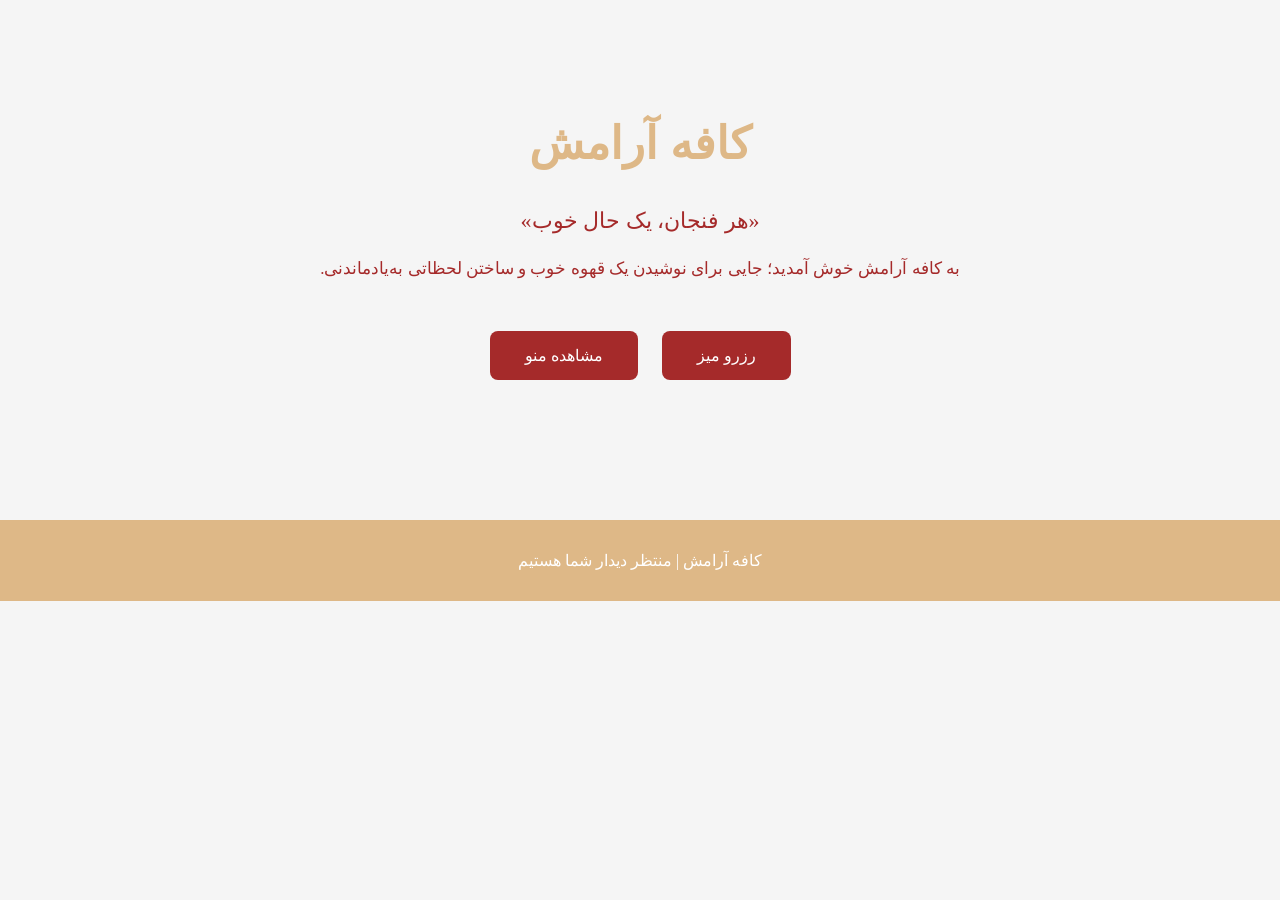
==== index.html @ 10f66b6d "Initial project" ====
<!DOCTYPE html>
<html lang="fa">
<head>

    <meta charset="UTF-8">
    <meta name="viewport" content="width=device-width, initial-scale=1.0">

    <title>کافه آرامش</title>

    <style>

        body {
            font-family: Tahoma;
            direction: rtl;
            margin: 0;
            background-color:whitesmoke ;
            color: brown;
        }

        .welcome {
            text-align: center;
            padding: 80px 20px;
        }

        .welcome h1 {
            font-size: 45px;
            color: burlywood;
        }

        .welcome h2 {
            font-size: 22px;
            font-weight: normal;
        }

        .welcome p {
            font-size: 17px;
            line-height: 2;
        }

       

      
        .buttons {
            margin-top: 35px;
        }

        .buttons a {
            display: inline-block;
            background-color: brown;
            color: white;
            text-decoration: none;
            padding: 15px 35px;
            margin: 10px;
            border-radius: 8px;
            transition: 0.3s;
        }

        .buttons a:hover {
            background-color: burlywood;
        }

        footer {
            background-color: burlywood;
            color: white;
            text-align: center;
            padding: 15px;
            margin-top: 50px;
        }

        @media (max-width: 600px) {

            .welcome h1 {
                font-size: 32px;
            }

            .buttons a {
                display: block;
                width: 70%;
                margin: 15px auto;
            }

        }

    </style>

</head>

<body>


    <section class="welcome">

        <h1> کافه آرامش</h1>

        <h2>«هر فنجان، یک حال خوب»</h2>

        <p>
            به کافه آرامش خوش آمدید؛
            جایی برای نوشیدن یک قهوه خوب
            و ساختن لحظاتی به‌یادماندنی.
        </p>


        


        <nav class="buttons">

            <a href="reservation.html">
                 رزرو میز
            </a>

            <a href="menu.html">
                 مشاهده منو
            </a>

        </nav>

    </section>


    <footer>

        <p>
            کافه آرامش | منتظر دیدار شما هستیم 
        </p>

    </footer>


</body>
</html>
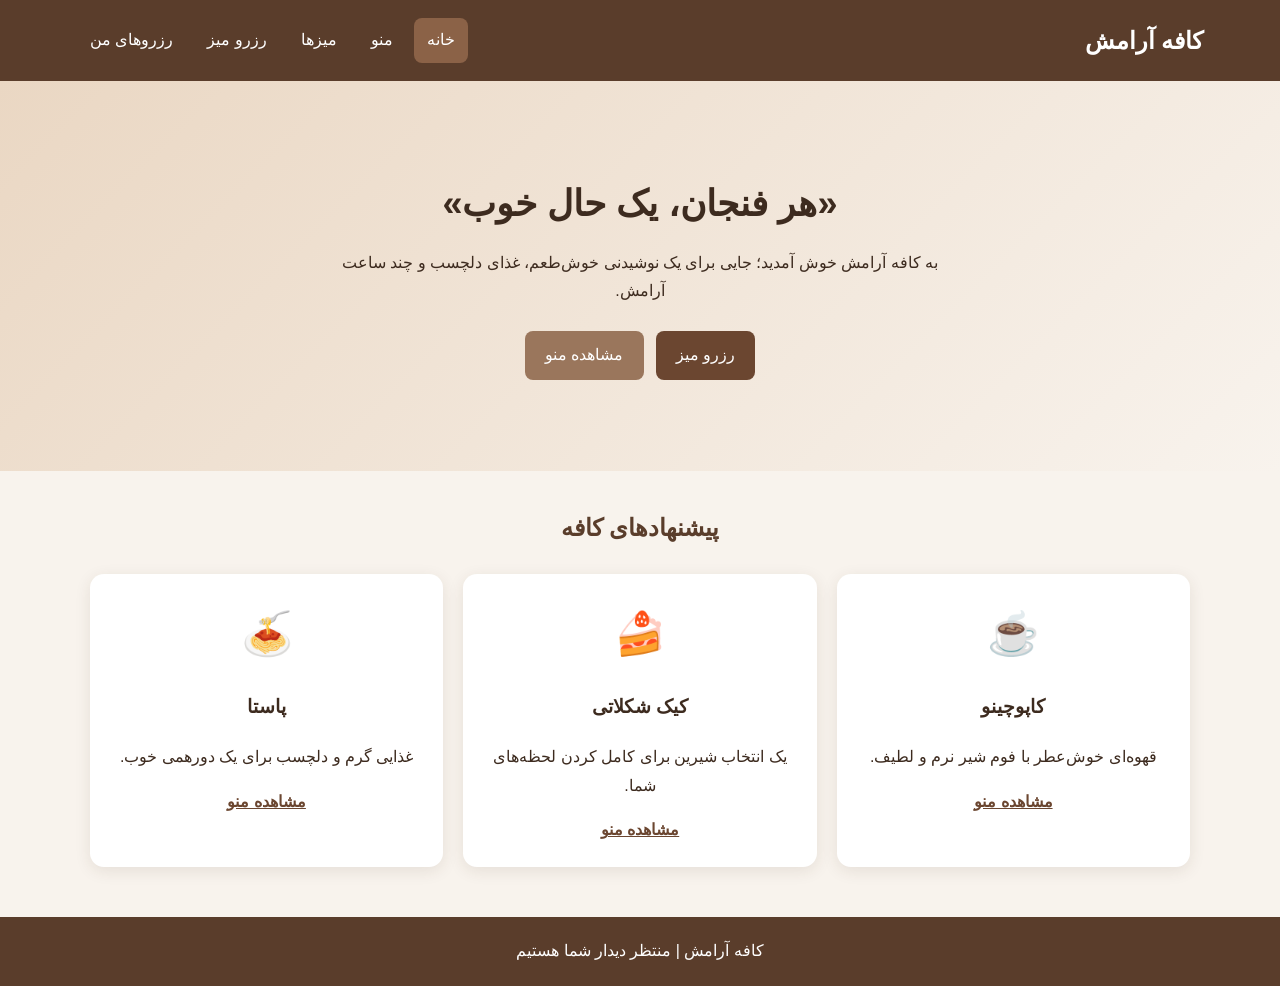
==== commit fe035ee3: "Update home menu and styles" ====
--- a/index.html
+++ b/index.html
@@ -1,132 +1,60 @@
 <!DOCTYPE html>
-<html lang="fa">
+<html lang="fa" dir="rtl">
 <head>
-
     <meta charset="UTF-8">
     <meta name="viewport" content="width=device-width, initial-scale=1.0">
+    <title>کافه آرامش</title>
+    <link rel="stylesheet" href="style.css">
+</head>
+<body>
+<header class="site-header">
+    <h1>کافه آرامش</h1>
+    <nav>
+        <a class="active" href="index.html">خانه</a>
+        <a href="menu.html">منو</a>
+        <a href="tables.html">میزها</a>
+        <a href="reservation.html">رزرو میز</a>
+        <a href="my-reservations.html">رزروهای من</a>
+    </nav>
+</header>
 
-    <title>کافه آرامش</title>
-
-    <style>
-
-        body {
-            font-family: Tahoma;
-            direction: rtl;
-            margin: 0;
-            background-color:whitesmoke ;
-            color: brown;
-        }
-
-        .welcome {
-            text-align: center;
-            padding: 80px 20px;
-        }
-
-        .welcome h1 {
-            font-size: 45px;
-            color: burlywood;
-        }
-
-        .welcome h2 {
-            font-size: 22px;
-            font-weight: normal;
-        }
-
-        .welcome p {
-            font-size: 17px;
-            line-height: 2;
-        }
-
-       
-
-      
-        .buttons {
-            margin-top: 35px;
-        }
-
-        .buttons a {
-            display: inline-block;
-            background-color: brown;
-            color: white;
-            text-decoration: none;
-            padding: 15px 35px;
-            margin: 10px;
-            border-radius: 8px;
-            transition: 0.3s;
-        }
-
-        .buttons a:hover {
-            background-color: burlywood;
-        }
-
-        footer {
-            background-color: burlywood;
-            color: white;
-            text-align: center;
-            padding: 15px;
-            margin-top: 50px;
-        }
-
-        @media (max-width: 600px) {
-
-            .welcome h1 {
-                font-size: 32px;
-            }
-
-            .buttons a {
-                display: block;
-                width: 70%;
-                margin: 15px auto;
-            }
-
-        }
-
-    </style>
-
-</head>
-
-<body>
-
-
-    <section class="welcome">
-
-        <h1> کافه آرامش</h1>
-
-        <h2>«هر فنجان، یک حال خوب»</h2>
-
-        <p>
-            به کافه آرامش خوش آمدید؛
-            جایی برای نوشیدن یک قهوه خوب
-            و ساختن لحظاتی به‌یادماندنی.
-        </p>
-
-
-        
-
-
-        <nav class="buttons">
-
-            <a href="reservation.html">
-                 رزرو میز
-            </a>
-
-            <a href="menu.html">
-                 مشاهده منو
-            </a>
-
-        </nav>
-
+<main>
+    <section class="hero">
+        <div>
+            <h2>«هر فنجان، یک حال خوب»</h2>
+            <p>به کافه آرامش خوش آمدید؛ جایی برای یک نوشیدنی خوش‌طعم، غذای دلچسب و چند ساعت آرامش.</p>
+            <div class="actions">
+                <a class="btn" href="reservation.html">رزرو میز</a>
+                <a class="btn secondary" href="menu.html">مشاهده منو</a>
+            </div>
+        </div>
     </section>
 
+    <section class="section">
+        <h2 class="section-title">پیشنهادهای کافه</h2>
+        <div class="cards">
+            <article class="card">
+                <div class="emoji">☕</div>
+                <h3>کاپوچینو</h3>
+                <p>قهوه‌ای خوش‌عطر با فوم شیر نرم و لطیف.</p>
+                <a href="menu.html">مشاهده منو</a>
+            </article>
+            <article class="card">
+                <div class="emoji">🍰</div>
+                <h3>کیک شکلاتی</h3>
+                <p>یک انتخاب شیرین برای کامل کردن لحظه‌های شما.</p>
+                <a href="menu.html">مشاهده منو</a>
+            </article>
+            <article class="card">
+                <div class="emoji">🍝</div>
+                <h3>پاستا</h3>
+                <p>غذایی گرم و دلچسب برای یک دورهمی خوب.</p>
+                <a href="menu.html">مشاهده منو</a>
+            </article>
+        </div>
+    </section>
+</main>
 
-    <footer>
-
-        <p>
-            کافه آرامش | منتظر دیدار شما هستیم 
-        </p>
-
-    </footer>
-
-
+<footer>کافه آرامش | منتظر دیدار شما هستیم</footer>
 </body>
 </html>
--- a/style.css
+++ b/style.css
@@ -0,0 +1,293 @@
+* {
+    box-sizing: border-box;
+}
+
+body {
+    margin: 0;
+    font-family: Tahoma, Arial, sans-serif;
+    background: #f8f3ed;
+    color: #3d2b1f;
+    line-height: 1.8;
+}
+
+.site-header {
+    background: #5a3d2b;
+    color: white;
+    padding: 18px 6%;
+    display: flex;
+    align-items: center;
+    justify-content: space-between;
+    gap: 20px;
+    flex-wrap: wrap;
+}
+
+.site-header h1 {
+    margin: 0;
+    font-size: 24px;
+}
+
+nav {
+    display: flex;
+    gap: 8px;
+    flex-wrap: wrap;
+}
+
+nav a {
+    color: white;
+    text-decoration: none;
+    padding: 8px 13px;
+    border-radius: 8px;
+}
+
+nav a:hover,
+nav a.active {
+    background: #8b6247;
+}
+
+.hero {
+    min-height: 390px;
+    display: flex;
+    align-items: center;
+    justify-content: center;
+    text-align: center;
+    padding: 50px 6%;
+    background: linear-gradient(135deg, #ead7c3, #f8f3ed);
+}
+
+.hero h2 {
+    font-size: 36px;
+    margin: 0 0 12px;
+}
+
+.hero p {
+    max-width: 650px;
+    margin: 0 auto 25px;
+}
+
+.actions {
+    display: flex;
+    justify-content: center;
+    gap: 12px;
+    flex-wrap: wrap;
+}
+
+.btn {
+    display: inline-block;
+    border: none;
+    background: #6b4630;
+    color: white;
+    text-decoration: none;
+    padding: 10px 20px;
+    border-radius: 8px;
+    cursor: pointer;
+    font: inherit;
+}
+
+.btn:hover {
+    opacity: .9;
+}
+
+.btn.secondary {
+    background: #9a765c;
+}
+
+.section {
+    width: min(1100px, 92%);
+    margin: 35px auto;
+}
+
+.section-title {
+    text-align: center;
+    margin: 0 0 25px;
+    color: #5a3d2b;
+}
+
+.cards,
+.menu-grid,
+.table-grid,
+.reservation-list {
+    display: grid;
+    grid-template-columns: repeat(auto-fit, minmax(220px, 1fr));
+    gap: 20px;
+}
+
+.card,
+.menu-card,
+.table-card,
+.reservation-card,
+.form-wrapper {
+    background: white;
+    border-radius: 14px;
+    padding: 22px;
+    box-shadow: 0 4px 16px rgba(70, 45, 30, .10);
+}
+
+.card {
+    text-align: center;
+}
+
+.card a {
+    color: #6b4630;
+    font-weight: bold;
+}
+
+.emoji,
+.menu-icon {
+    font-size: 42px;
+}
+
+.menu-card {
+    text-align: center;
+}
+
+.menu-card strong {
+    color: #6b4630;
+}
+
+.filters {
+    display: flex;
+    justify-content: center;
+    gap: 18px;
+    flex-wrap: wrap;
+    margin-bottom: 25px;
+}
+
+label {
+    display: flex;
+    flex-direction: column;
+    gap: 5px;
+    font-weight: bold;
+}
+
+select,
+input {
+    width: 100%;
+    padding: 10px 12px;
+    border: 1px solid #d4c2b3;
+    border-radius: 8px;
+    background: white;
+    font: inherit;
+}
+
+.table-card {
+    text-align: center;
+    border-top: 5px solid #6b4630;
+}
+
+.table-card.reserved {
+    border-top-color: #a44747;
+}
+
+.status {
+    display: inline-block;
+    padding: 4px 12px;
+    border-radius: 20px;
+    font-size: 14px;
+    margin: 8px 0;
+}
+
+.status.available {
+    background: #dcefdc;
+    color: #276227;
+}
+
+.status.reserved {
+    background: #f4d8d8;
+    color: #8a2929;
+}
+
+.table-card .btn {
+    width: 100%;
+}
+
+.table-card .btn:disabled {
+    cursor: not-allowed;
+    opacity: .5;
+}
+
+.form-wrapper {
+    max-width: 850px;
+    margin: auto;
+}
+
+.hint {
+    text-align: center;
+    color: #725d4d;
+}
+
+.form-grid {
+    display: grid;
+    grid-template-columns: repeat(2, 1fr);
+    gap: 18px;
+}
+
+.submit-btn {
+    margin-top: 20px;
+}
+
+.error {
+    min-height: 22px;
+    color: #b3261e;
+    font-weight: normal;
+}
+
+.form-message {
+    min-height: 28px;
+    font-weight: bold;
+}
+
+.form-message.success {
+    color: #276227;
+}
+
+.form-message.fail {
+    color: #a12626;
+}
+
+.reservation-card h3 {
+    margin-top: 0;
+}
+
+.reservation-card p {
+    margin: 6px 0;
+}
+
+.cancel-btn {
+    margin-top: 12px;
+    background: #a44747;
+}
+
+.empty {
+    grid-column: 1 / -1;
+    text-align: center;
+    padding: 35px;
+    background: white;
+    border-radius: 14px;
+}
+
+footer {
+    margin-top: 50px;
+    padding: 20px;
+    text-align: center;
+    background: #5a3d2b;
+    color: white;
+}
+
+@media (max-width: 700px) {
+    .site-header {
+        justify-content: center;
+        text-align: center;
+    }
+
+    nav {
+        justify-content: center;
+    }
+
+    .hero h2 {
+        font-size: 28px;
+    }
+
+    .form-grid {
+        grid-template-columns: 1fr;
+    }
+}
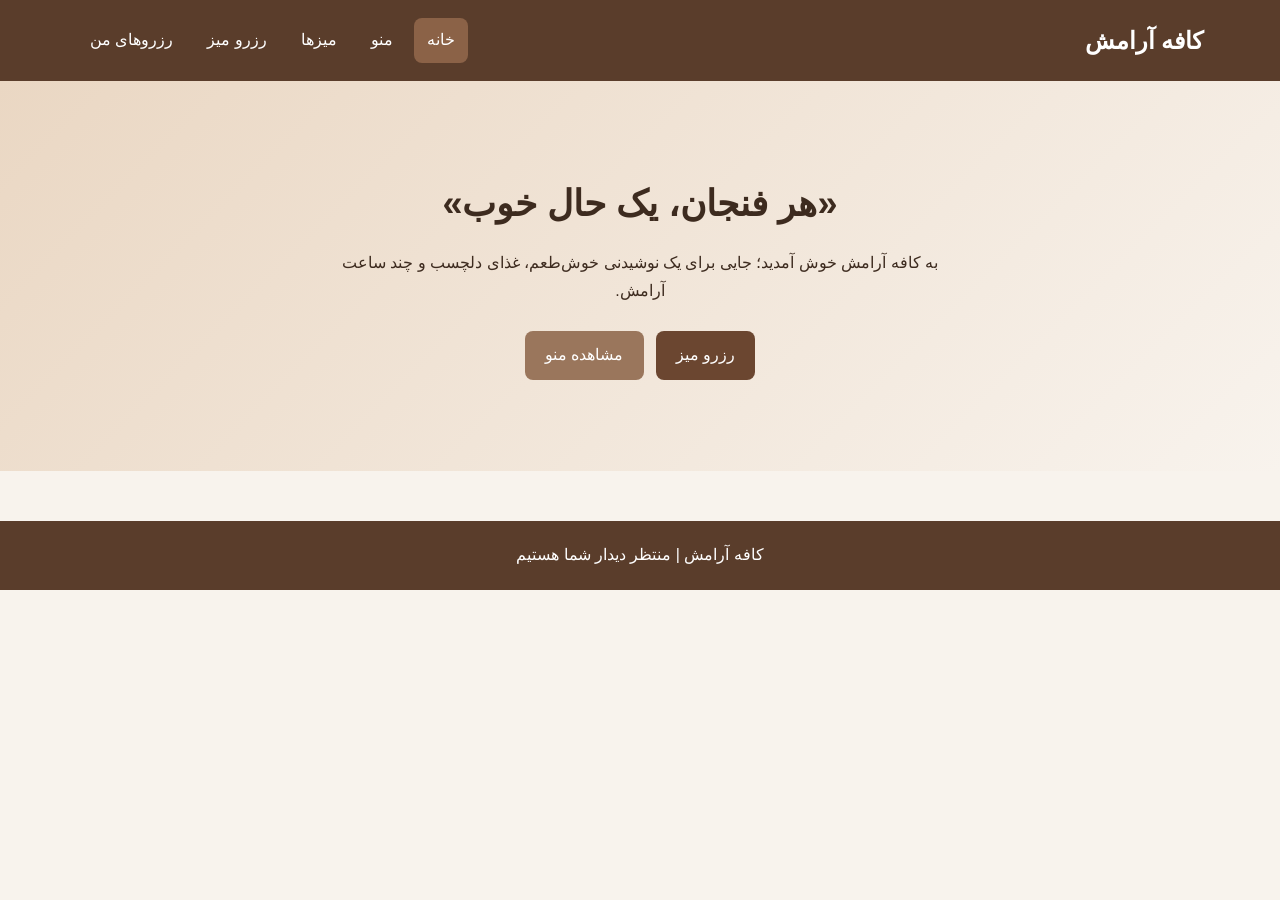
==== commit f3f8c44a: "Update index.html" ====
--- a/index.html
+++ b/index.html
@@ -30,29 +30,7 @@
         </div>
     </section>
 
-    <section class="section">
-        <h2 class="section-title">پیشنهادهای کافه</h2>
-        <div class="cards">
-            <article class="card">
-                <div class="emoji">☕</div>
-                <h3>کاپوچینو</h3>
-                <p>قهوه‌ای خوش‌عطر با فوم شیر نرم و لطیف.</p>
-                <a href="menu.html">مشاهده منو</a>
-            </article>
-            <article class="card">
-                <div class="emoji">🍰</div>
-                <h3>کیک شکلاتی</h3>
-                <p>یک انتخاب شیرین برای کامل کردن لحظه‌های شما.</p>
-                <a href="menu.html">مشاهده منو</a>
-            </article>
-            <article class="card">
-                <div class="emoji">🍝</div>
-                <h3>پاستا</h3>
-                <p>غذایی گرم و دلچسب برای یک دورهمی خوب.</p>
-                <a href="menu.html">مشاهده منو</a>
-            </article>
-        </div>
-    </section>
+    
 </main>
 
 <footer>کافه آرامش | منتظر دیدار شما هستیم</footer>
